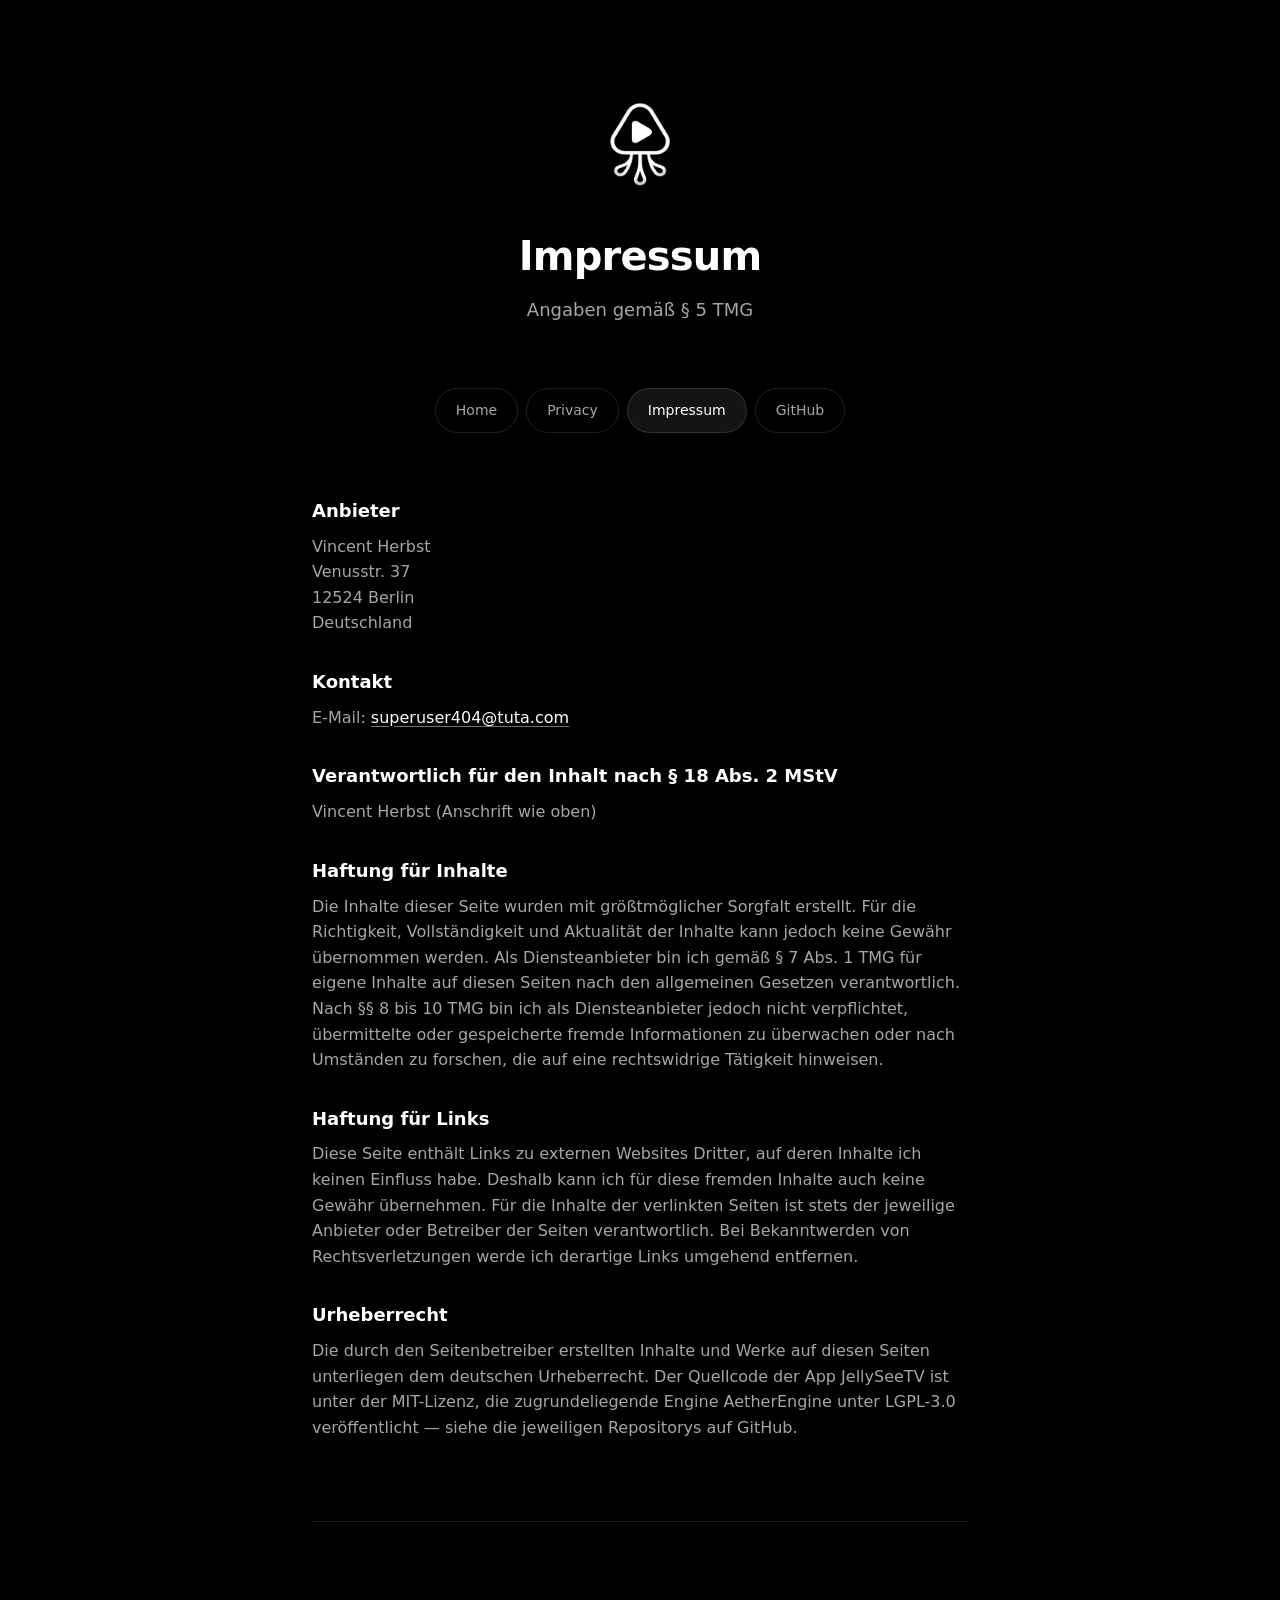
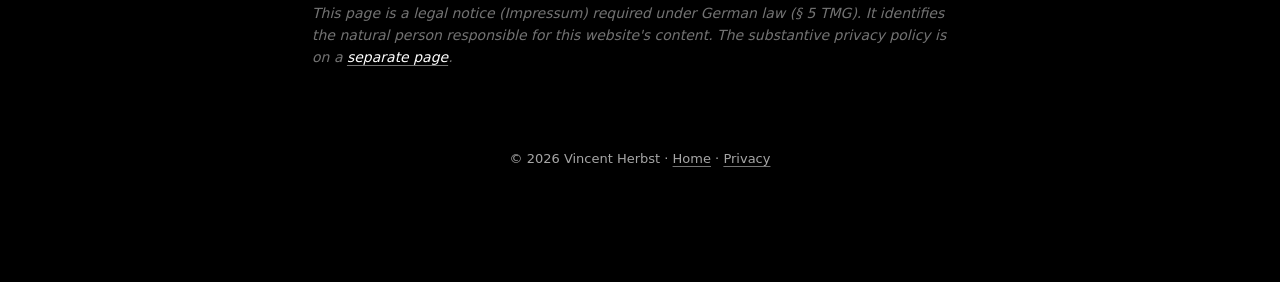
==== imprint.html @ 3b69a74d "Add Impressum (German legal notice per § 5 TMG)" ====
<!DOCTYPE html>
<html lang="de">
<head>
    <meta charset="UTF-8">
    <meta name="viewport" content="width=device-width, initial-scale=1.0">
    <title>Impressum — JellySeeTV</title>
    <link rel="stylesheet" href="style.css">
</head>
<body>
    <main>
        <header>
            <img src="logo.png" alt="JellySeeTV">
            <h1>Impressum</h1>
            <p class="tagline">Angaben gemäß § 5 TMG</p>
        </header>

        <nav>
            <a href="index.html">Home</a>
            <a href="privacy.html">Privacy</a>
            <a href="imprint.html" class="active">Impressum</a>
            <a href="https://github.com/superuser404notfound/JellySeeTV">GitHub</a>
        </nav>

        <h3>Anbieter</h3>
        <p>
            Vincent Herbst<br>
            Venusstr. 37<br>
            12524 Berlin<br>
            Deutschland
        </p>

        <h3>Kontakt</h3>
        <p>
            E-Mail: <a href="mailto:superuser404@tuta.com">superuser404@tuta.com</a>
        </p>

        <h3>Verantwortlich für den Inhalt nach § 18 Abs. 2 MStV</h3>
        <p>Vincent Herbst (Anschrift wie oben)</p>

        <h3>Haftung für Inhalte</h3>
        <p>Die Inhalte dieser Seite wurden mit größtmöglicher Sorgfalt erstellt. Für die Richtigkeit, Vollständigkeit und Aktualität der Inhalte kann jedoch keine Gewähr übernommen werden. Als Diensteanbieter bin ich gemäß § 7 Abs. 1 TMG für eigene Inhalte auf diesen Seiten nach den allgemeinen Gesetzen verantwortlich. Nach §§ 8 bis 10 TMG bin ich als Diensteanbieter jedoch nicht verpflichtet, übermittelte oder gespeicherte fremde Informationen zu überwachen oder nach Umständen zu forschen, die auf eine rechtswidrige Tätigkeit hinweisen.</p>

        <h3>Haftung für Links</h3>
        <p>Diese Seite enthält Links zu externen Websites Dritter, auf deren Inhalte ich keinen Einfluss habe. Deshalb kann ich für diese fremden Inhalte auch keine Gewähr übernehmen. Für die Inhalte der verlinkten Seiten ist stets der jeweilige Anbieter oder Betreiber der Seiten verantwortlich. Bei Bekanntwerden von Rechtsverletzungen werde ich derartige Links umgehend entfernen.</p>

        <h3>Urheberrecht</h3>
        <p>Die durch den Seitenbetreiber erstellten Inhalte und Werke auf diesen Seiten unterliegen dem deutschen Urheberrecht. Der Quellcode der App JellySeeTV ist unter der MIT-Lizenz, die zugrundeliegende Engine AetherEngine unter LGPL-3.0 veröffentlicht — siehe die jeweiligen Repositorys auf GitHub.</p>

        <hr>

        <p class="muted"><em>This page is a legal notice (Impressum) required under German law (§ 5 TMG). It identifies the natural person responsible for this website's content. The substantive privacy policy is on a <a href="privacy.html">separate page</a>.</em></p>

        <footer>
            <p>&copy; 2026 Vincent Herbst &middot; <a href="index.html">Home</a> &middot; <a href="privacy.html">Privacy</a></p>
        </footer>
    </main>
</body>
</html>
---- style.css ----
:root {
    color-scheme: dark;
    --bg: #000;
    --fg: #fff;
    --fg-dim: rgba(255, 255, 255, 0.65);
    --fg-muted: rgba(255, 255, 255, 0.45);
    --accent: rgba(255, 255, 255, 0.08);
    --border: rgba(255, 255, 255, 0.12);
    --max-width: 720px;
}

* {
    box-sizing: border-box;
}

html, body {
    margin: 0;
    padding: 0;
    background: var(--bg);
    color: var(--fg);
    font-family: -apple-system, BlinkMacSystemFont, "SF Pro Text", "Segoe UI", system-ui, sans-serif;
    font-size: 16px;
    line-height: 1.6;
    -webkit-font-smoothing: antialiased;
    -moz-osx-font-smoothing: grayscale;
}

main {
    max-width: var(--max-width);
    margin: 0 auto;
    padding: 96px 32px 96px;
}

header {
    text-align: center;
    margin-bottom: 64px;
}

header img {
    width: 96px;
    height: 96px;
    margin-bottom: 24px;
}

header h1 {
    font-size: 40px;
    font-weight: 700;
    letter-spacing: -0.02em;
    margin: 0 0 8px;
}

header p.tagline {
    color: var(--fg-dim);
    font-size: 18px;
    margin: 0;
}

nav {
    display: flex;
    justify-content: center;
    gap: 8px;
    flex-wrap: wrap;
    margin-bottom: 64px;
}

nav a {
    color: var(--fg-dim);
    text-decoration: none;
    padding: 10px 20px;
    border-radius: 999px;
    border: 1px solid var(--border);
    font-size: 14px;
    font-weight: 500;
    transition: background 0.2s, color 0.2s;
}

nav a:hover, nav a.active {
    background: var(--accent);
    color: var(--fg);
}

h2 {
    font-size: 28px;
    font-weight: 600;
    letter-spacing: -0.01em;
    margin: 56px 0 16px;
}

h3 {
    font-size: 18px;
    font-weight: 600;
    margin: 32px 0 8px;
    color: var(--fg);
}

h2:first-of-type {
    margin-top: 0;
}

p {
    margin: 0 0 16px;
    color: var(--fg-dim);
}

p strong {
    color: var(--fg);
    font-weight: 600;
}

ul {
    color: var(--fg-dim);
    padding-left: 20px;
    margin: 0 0 16px;
}

ul li {
    margin-bottom: 8px;
}

a {
    color: var(--fg);
    text-decoration: underline;
    text-underline-offset: 3px;
    text-decoration-color: var(--fg-muted);
}

a:hover {
    text-decoration-color: var(--fg);
}

.lang-switch {
    text-align: right;
    margin-bottom: 24px;
    color: var(--fg-muted);
    font-size: 13px;
}

.lang-switch a {
    color: var(--fg-dim);
    margin-left: 8px;
}

.muted {
    color: var(--fg-muted);
    font-size: 14px;
}

hr {
    border: none;
    border-top: 1px solid var(--border);
    margin: 80px 0;
}

footer {
    text-align: center;
    color: var(--fg-muted);
    font-size: 13px;
    margin-top: 80px;
}

footer a {
    color: var(--fg-dim);
}
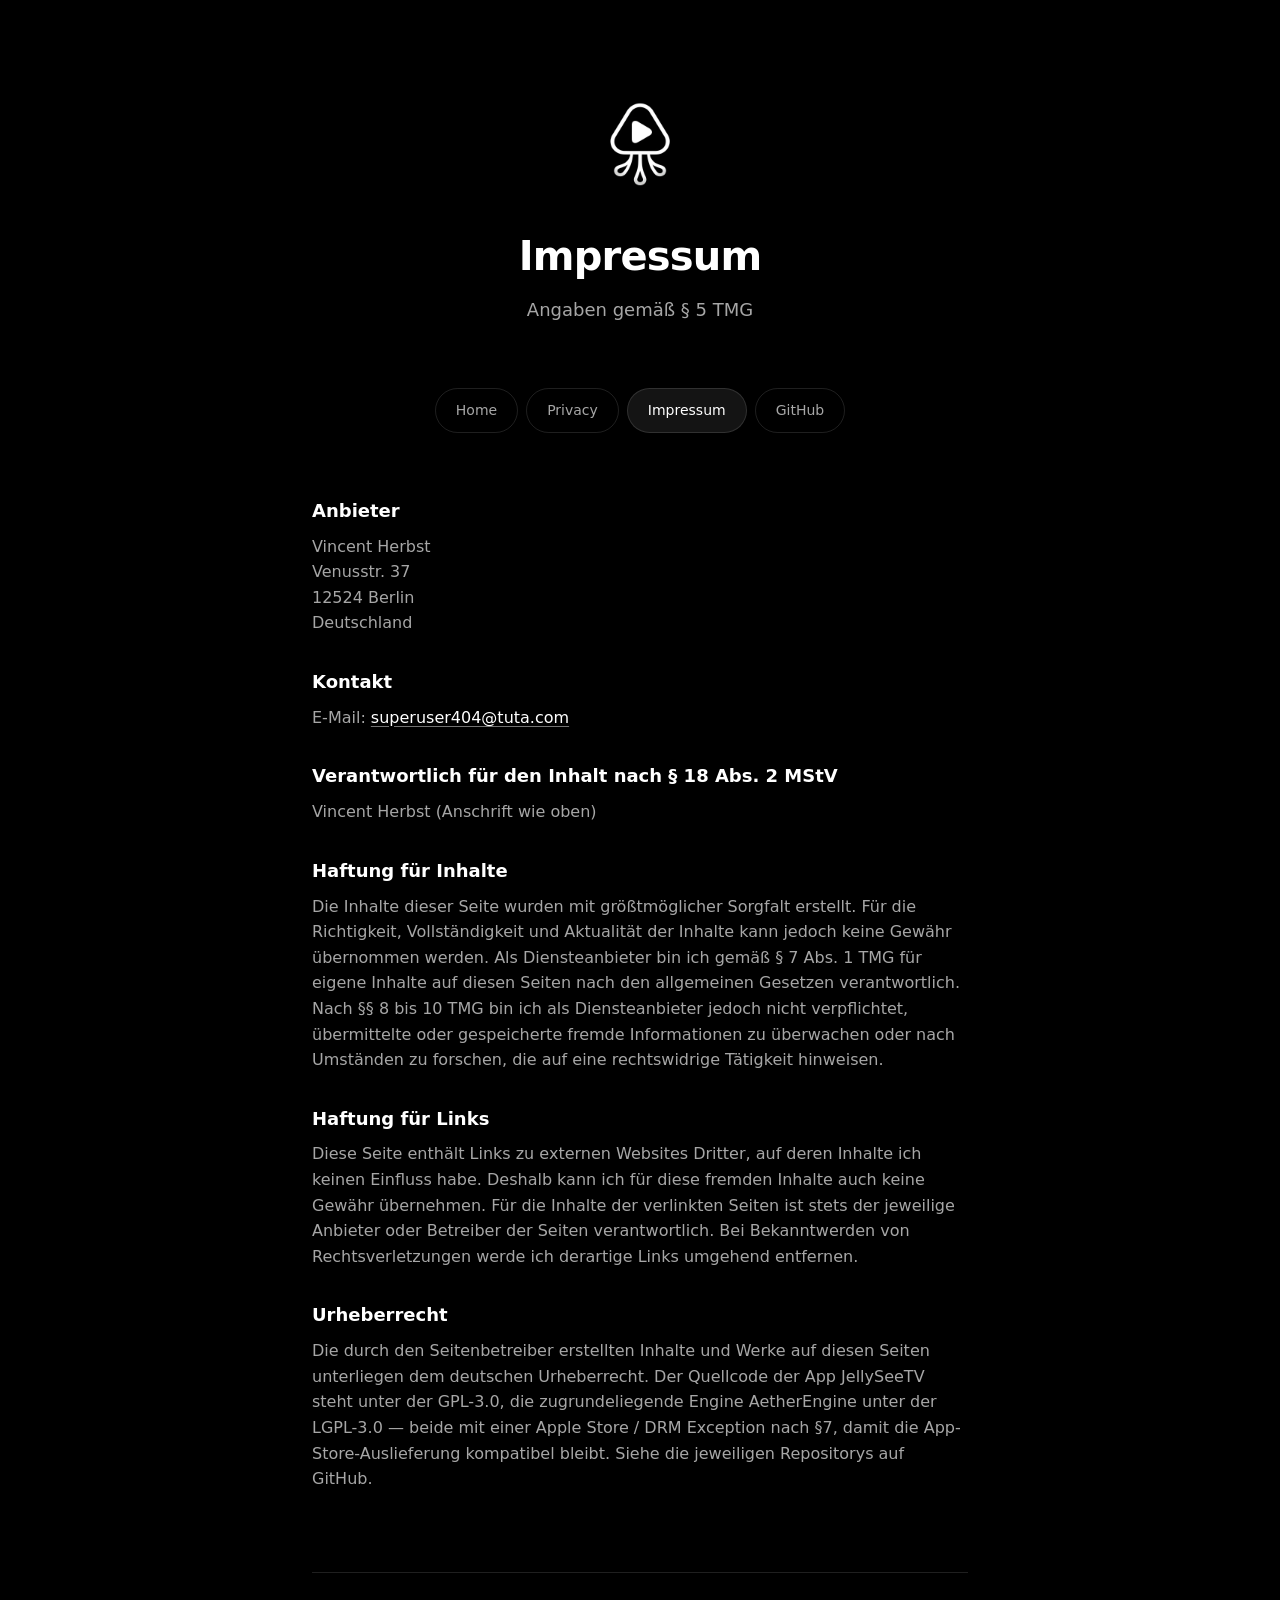
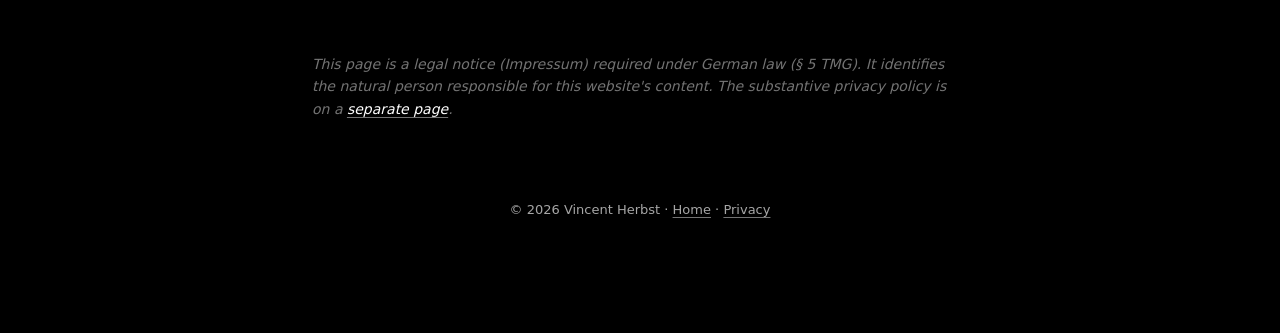
==== commit d902b1c0: "docs: reflect GPL-3.0 + LGPL-3.0 relicense Both the JellySeeTV app and the AetherEngine package were" ====
--- a/imprint.html
+++ b/imprint.html
@@ -44,7 +44,7 @@
         <p>Diese Seite enthält Links zu externen Websites Dritter, auf deren Inhalte ich keinen Einfluss habe. Deshalb kann ich für diese fremden Inhalte auch keine Gewähr übernehmen. Für die Inhalte der verlinkten Seiten ist stets der jeweilige Anbieter oder Betreiber der Seiten verantwortlich. Bei Bekanntwerden von Rechtsverletzungen werde ich derartige Links umgehend entfernen.</p>
 
         <h3>Urheberrecht</h3>
-        <p>Die durch den Seitenbetreiber erstellten Inhalte und Werke auf diesen Seiten unterliegen dem deutschen Urheberrecht. Der Quellcode der App JellySeeTV ist unter der MIT-Lizenz, die zugrundeliegende Engine AetherEngine unter LGPL-3.0 veröffentlicht — siehe die jeweiligen Repositorys auf GitHub.</p>
+        <p>Die durch den Seitenbetreiber erstellten Inhalte und Werke auf diesen Seiten unterliegen dem deutschen Urheberrecht. Der Quellcode der App JellySeeTV steht unter der GPL-3.0, die zugrundeliegende Engine AetherEngine unter der LGPL-3.0 — beide mit einer Apple Store / DRM Exception nach §7, damit die App-Store-Auslieferung kompatibel bleibt. Siehe die jeweiligen Repositorys auf GitHub.</p>
 
         <hr>
 
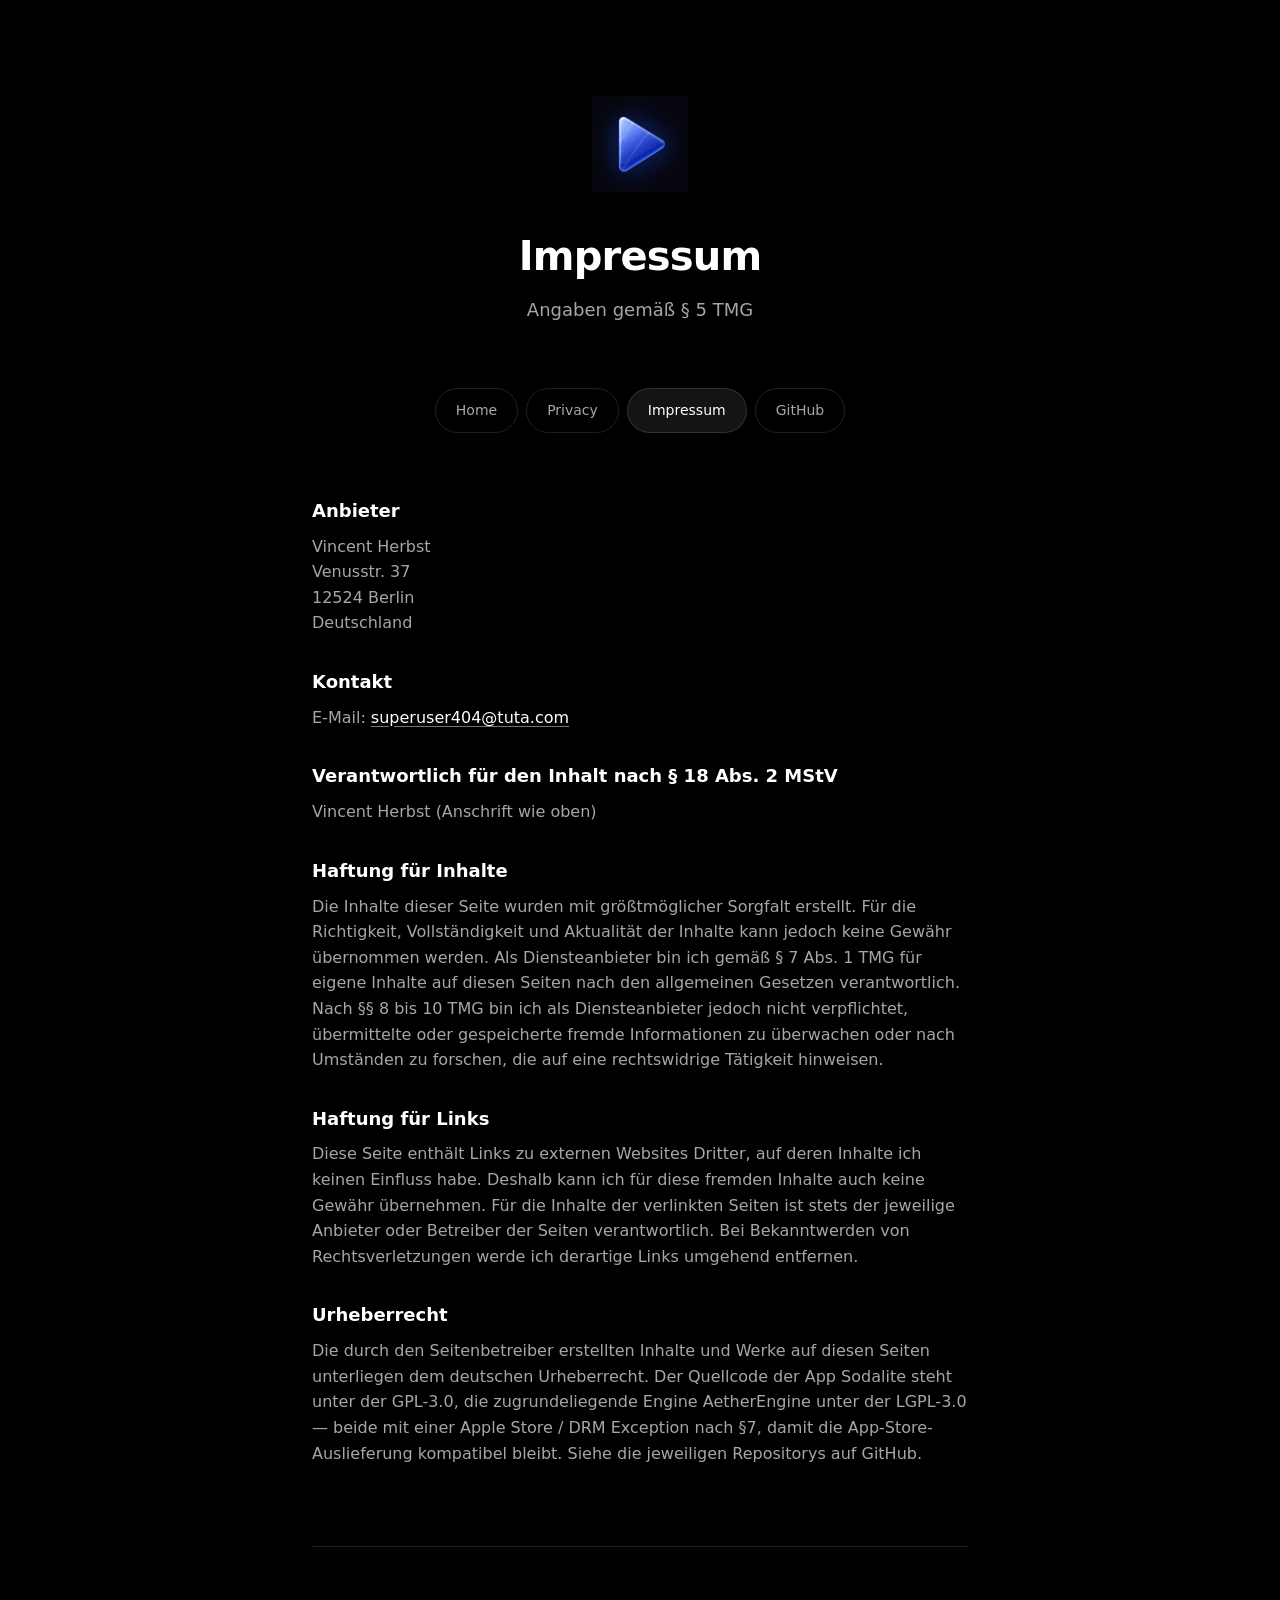
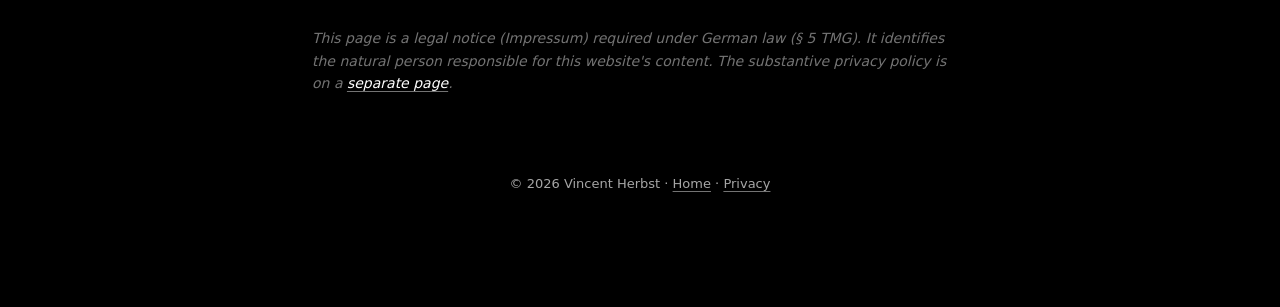
==== commit cd462d7c: "chore: rebrand site JellySeeTV → Sodalite - All three pages flipped to "Sodalite" — title, h1, alt, " ====
--- a/imprint.html
+++ b/imprint.html
@@ -3,13 +3,13 @@
 <head>
     <meta charset="UTF-8">
     <meta name="viewport" content="width=device-width, initial-scale=1.0">
-    <title>Impressum — JellySeeTV</title>
+    <title>Impressum — Sodalite</title>
     <link rel="stylesheet" href="style.css">
 </head>
 <body>
     <main>
         <header>
-            <img src="logo.png" alt="JellySeeTV">
+            <img src="logo.png" alt="Sodalite">
             <h1>Impressum</h1>
             <p class="tagline">Angaben gemäß § 5 TMG</p>
         </header>
@@ -18,7 +18,7 @@
             <a href="index.html">Home</a>
             <a href="privacy.html">Privacy</a>
             <a href="imprint.html" class="active">Impressum</a>
-            <a href="https://github.com/superuser404notfound/JellySeeTV">GitHub</a>
+            <a href="https://github.com/superuser404notfound/Sodalite">GitHub</a>
         </nav>
 
         <h3>Anbieter</h3>
@@ -44,7 +44,7 @@
         <p>Diese Seite enthält Links zu externen Websites Dritter, auf deren Inhalte ich keinen Einfluss habe. Deshalb kann ich für diese fremden Inhalte auch keine Gewähr übernehmen. Für die Inhalte der verlinkten Seiten ist stets der jeweilige Anbieter oder Betreiber der Seiten verantwortlich. Bei Bekanntwerden von Rechtsverletzungen werde ich derartige Links umgehend entfernen.</p>
 
         <h3>Urheberrecht</h3>
-        <p>Die durch den Seitenbetreiber erstellten Inhalte und Werke auf diesen Seiten unterliegen dem deutschen Urheberrecht. Der Quellcode der App JellySeeTV steht unter der GPL-3.0, die zugrundeliegende Engine AetherEngine unter der LGPL-3.0 — beide mit einer Apple Store / DRM Exception nach §7, damit die App-Store-Auslieferung kompatibel bleibt. Siehe die jeweiligen Repositorys auf GitHub.</p>
+        <p>Die durch den Seitenbetreiber erstellten Inhalte und Werke auf diesen Seiten unterliegen dem deutschen Urheberrecht. Der Quellcode der App Sodalite steht unter der GPL-3.0, die zugrundeliegende Engine AetherEngine unter der LGPL-3.0 — beide mit einer Apple Store / DRM Exception nach §7, damit die App-Store-Auslieferung kompatibel bleibt. Siehe die jeweiligen Repositorys auf GitHub.</p>
 
         <hr>
 
--- a/style.css
+++ b/style.css
@@ -29,6 +29,23 @@
     max-width: var(--max-width);
     margin: 0 auto;
     padding: 96px 32px 96px;
+}
+
+aside.rename-banner {
+    background: rgba(74, 110, 255, 0.08);
+    border: 1px solid rgba(74, 110, 255, 0.25);
+    border-radius: 12px;
+    padding: 16px 20px;
+    margin-bottom: 56px;
+    color: var(--fg-dim);
+    font-size: 14px;
+    line-height: 1.55;
+}
+
+aside.rename-banner strong {
+    color: var(--fg);
+    display: block;
+    margin-bottom: 4px;
 }
 
 header {
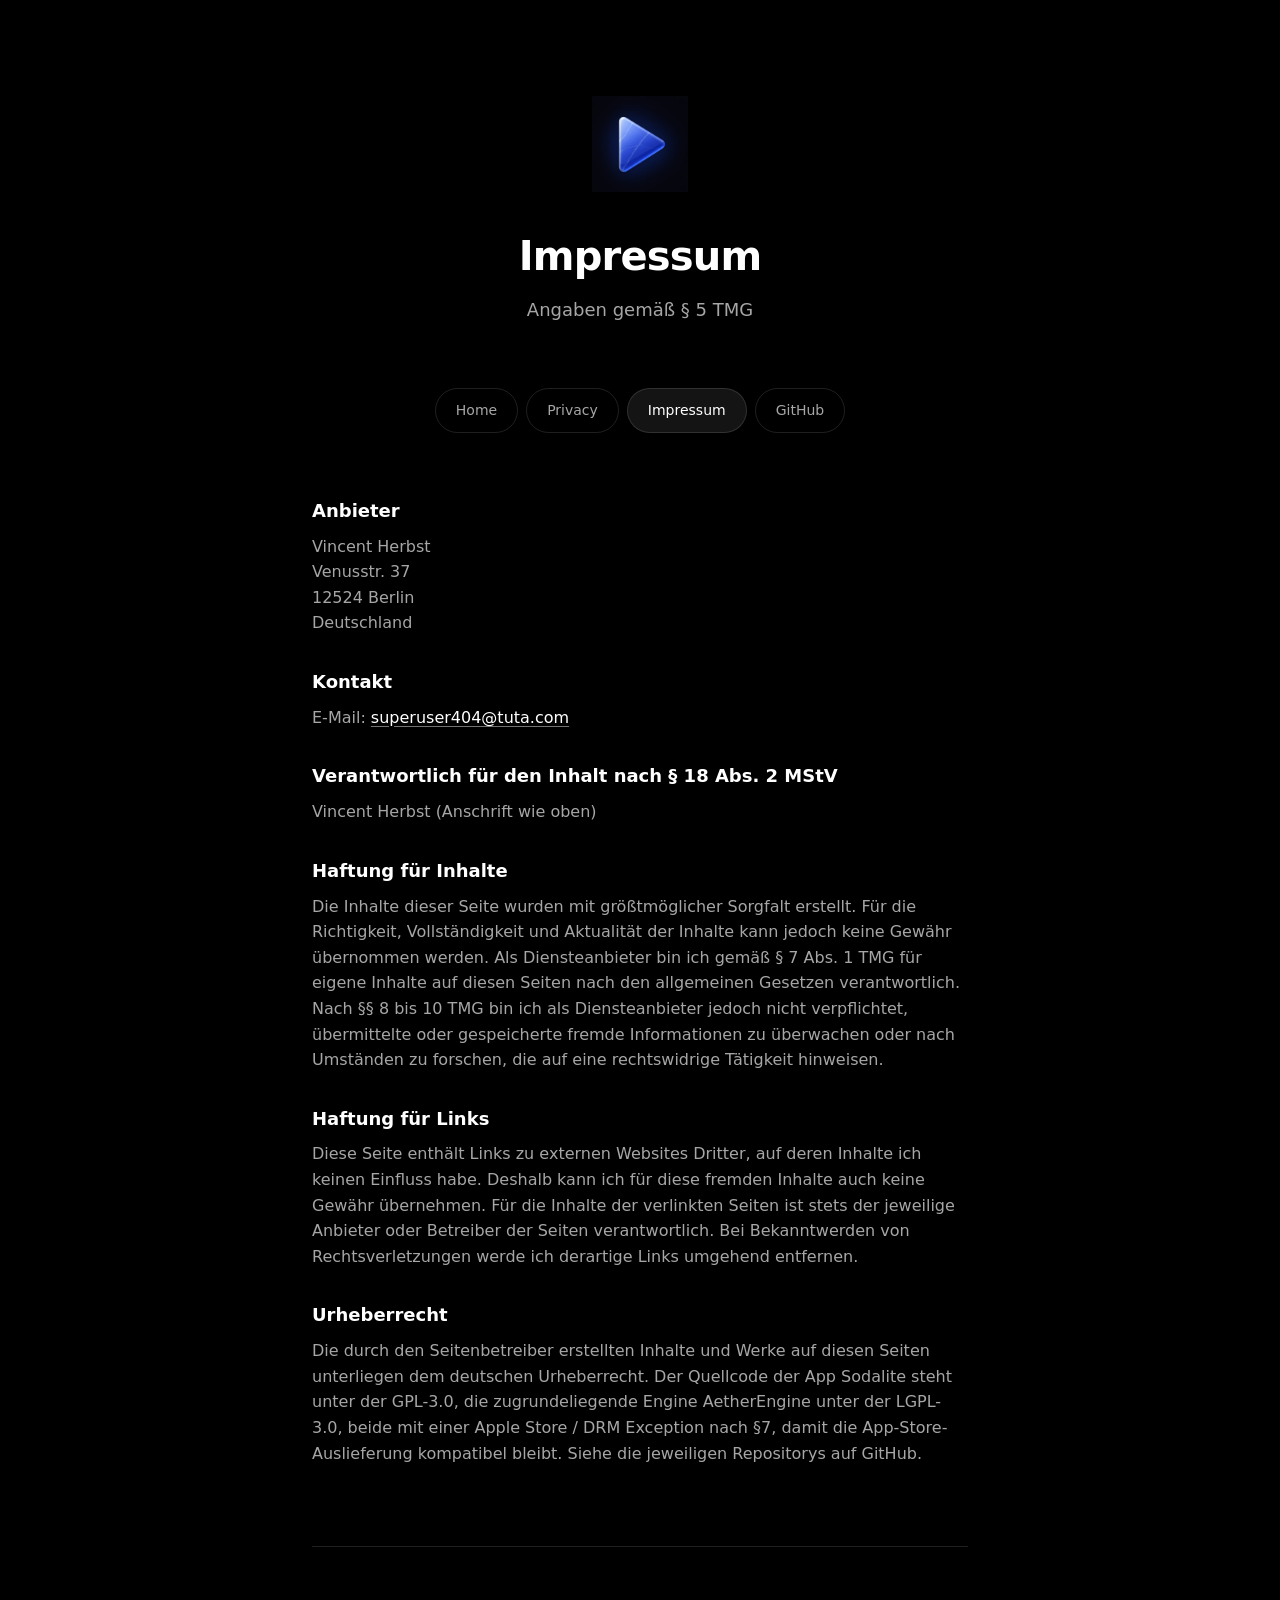
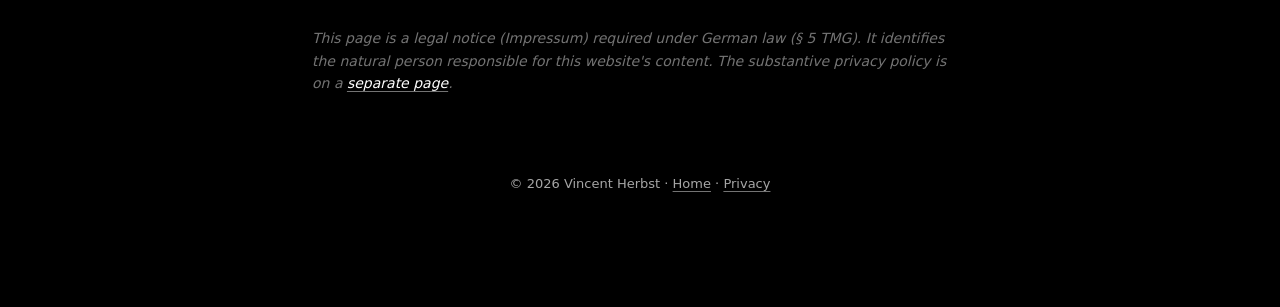
==== commit 89812227: "content: drop em-dashes from index, privacy, imprint pages Personal style preference. Em-dashes used" ====
--- a/imprint.html
+++ b/imprint.html
@@ -3,7 +3,7 @@
 <head>
     <meta charset="UTF-8">
     <meta name="viewport" content="width=device-width, initial-scale=1.0">
-    <title>Impressum — Sodalite</title>
+    <title>Impressum | Sodalite</title>
     <link rel="stylesheet" href="style.css">
 </head>
 <body>
@@ -44,7 +44,7 @@
         <p>Diese Seite enthält Links zu externen Websites Dritter, auf deren Inhalte ich keinen Einfluss habe. Deshalb kann ich für diese fremden Inhalte auch keine Gewähr übernehmen. Für die Inhalte der verlinkten Seiten ist stets der jeweilige Anbieter oder Betreiber der Seiten verantwortlich. Bei Bekanntwerden von Rechtsverletzungen werde ich derartige Links umgehend entfernen.</p>
 
         <h3>Urheberrecht</h3>
-        <p>Die durch den Seitenbetreiber erstellten Inhalte und Werke auf diesen Seiten unterliegen dem deutschen Urheberrecht. Der Quellcode der App Sodalite steht unter der GPL-3.0, die zugrundeliegende Engine AetherEngine unter der LGPL-3.0 — beide mit einer Apple Store / DRM Exception nach §7, damit die App-Store-Auslieferung kompatibel bleibt. Siehe die jeweiligen Repositorys auf GitHub.</p>
+        <p>Die durch den Seitenbetreiber erstellten Inhalte und Werke auf diesen Seiten unterliegen dem deutschen Urheberrecht. Der Quellcode der App Sodalite steht unter der GPL-3.0, die zugrundeliegende Engine AetherEngine unter der LGPL-3.0, beide mit einer Apple Store / DRM Exception nach §7, damit die App-Store-Auslieferung kompatibel bleibt. Siehe die jeweiligen Repositorys auf GitHub.</p>
 
         <hr>
 
